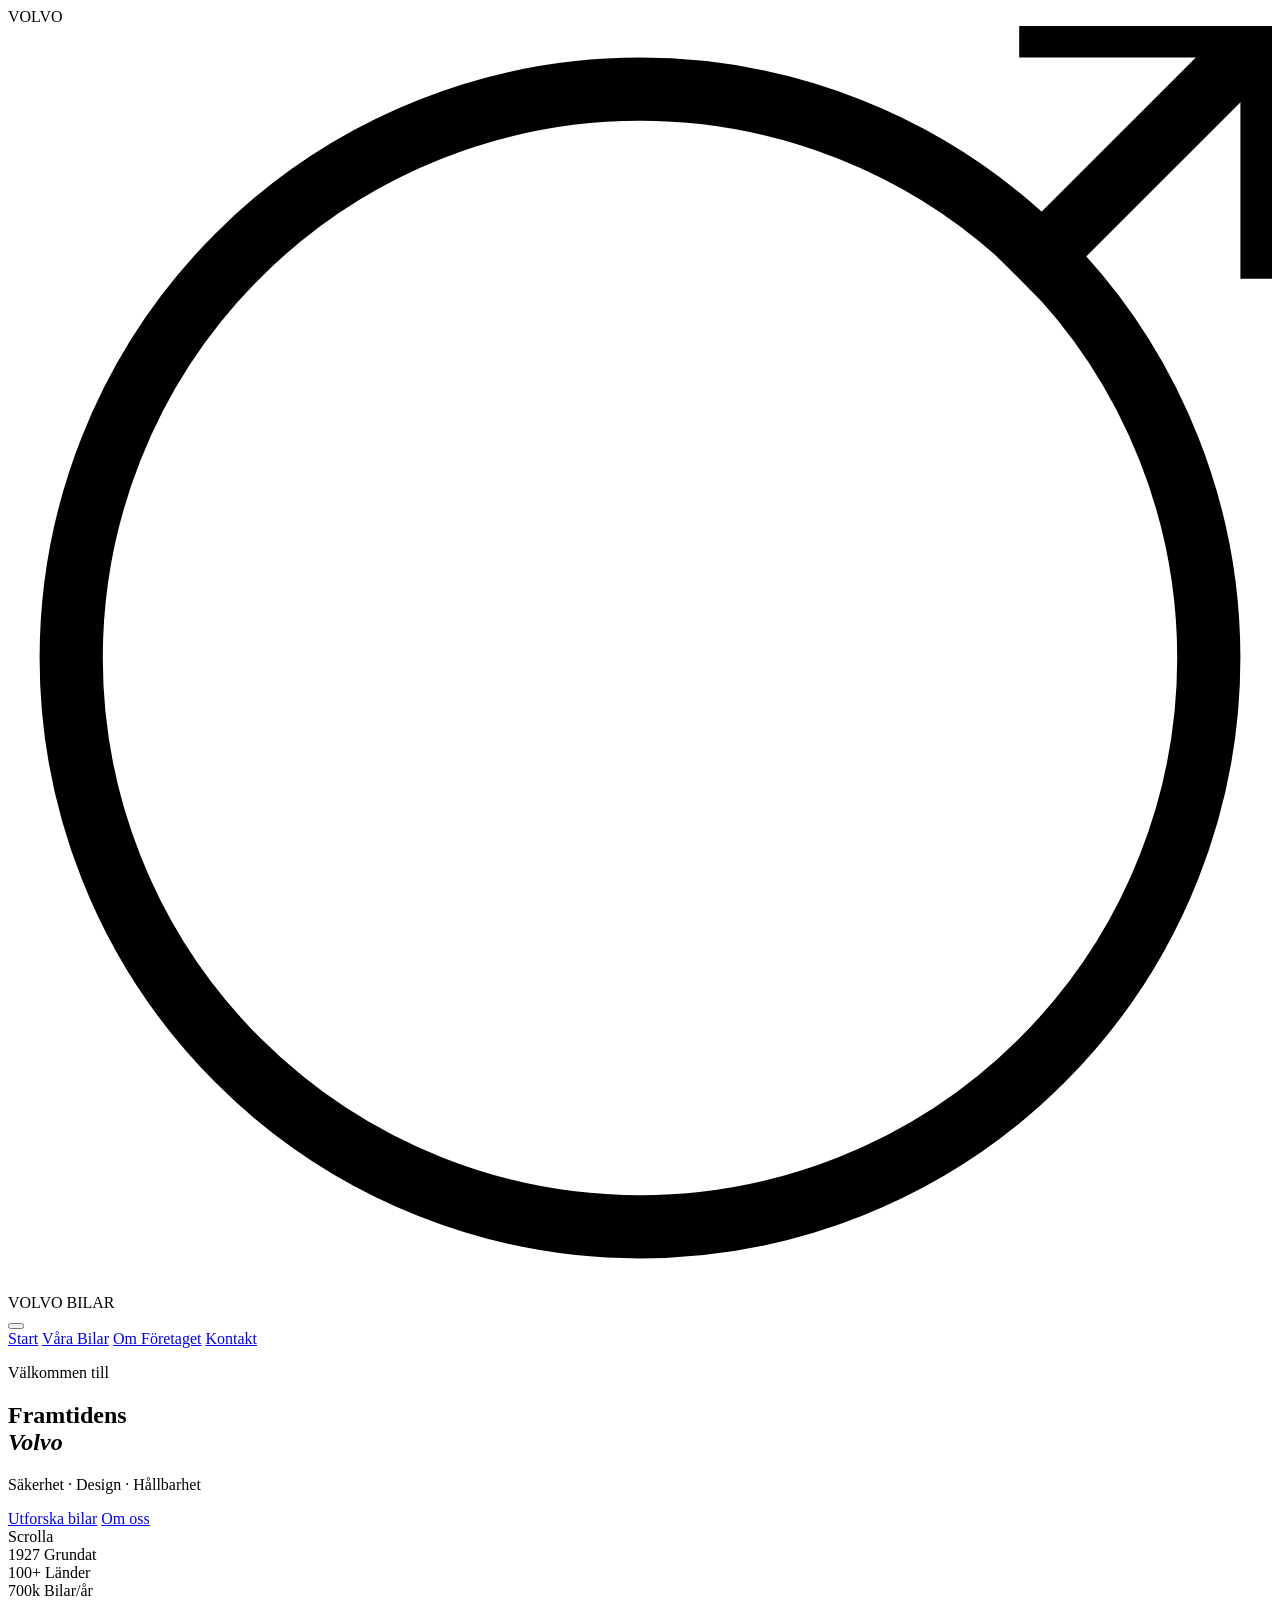
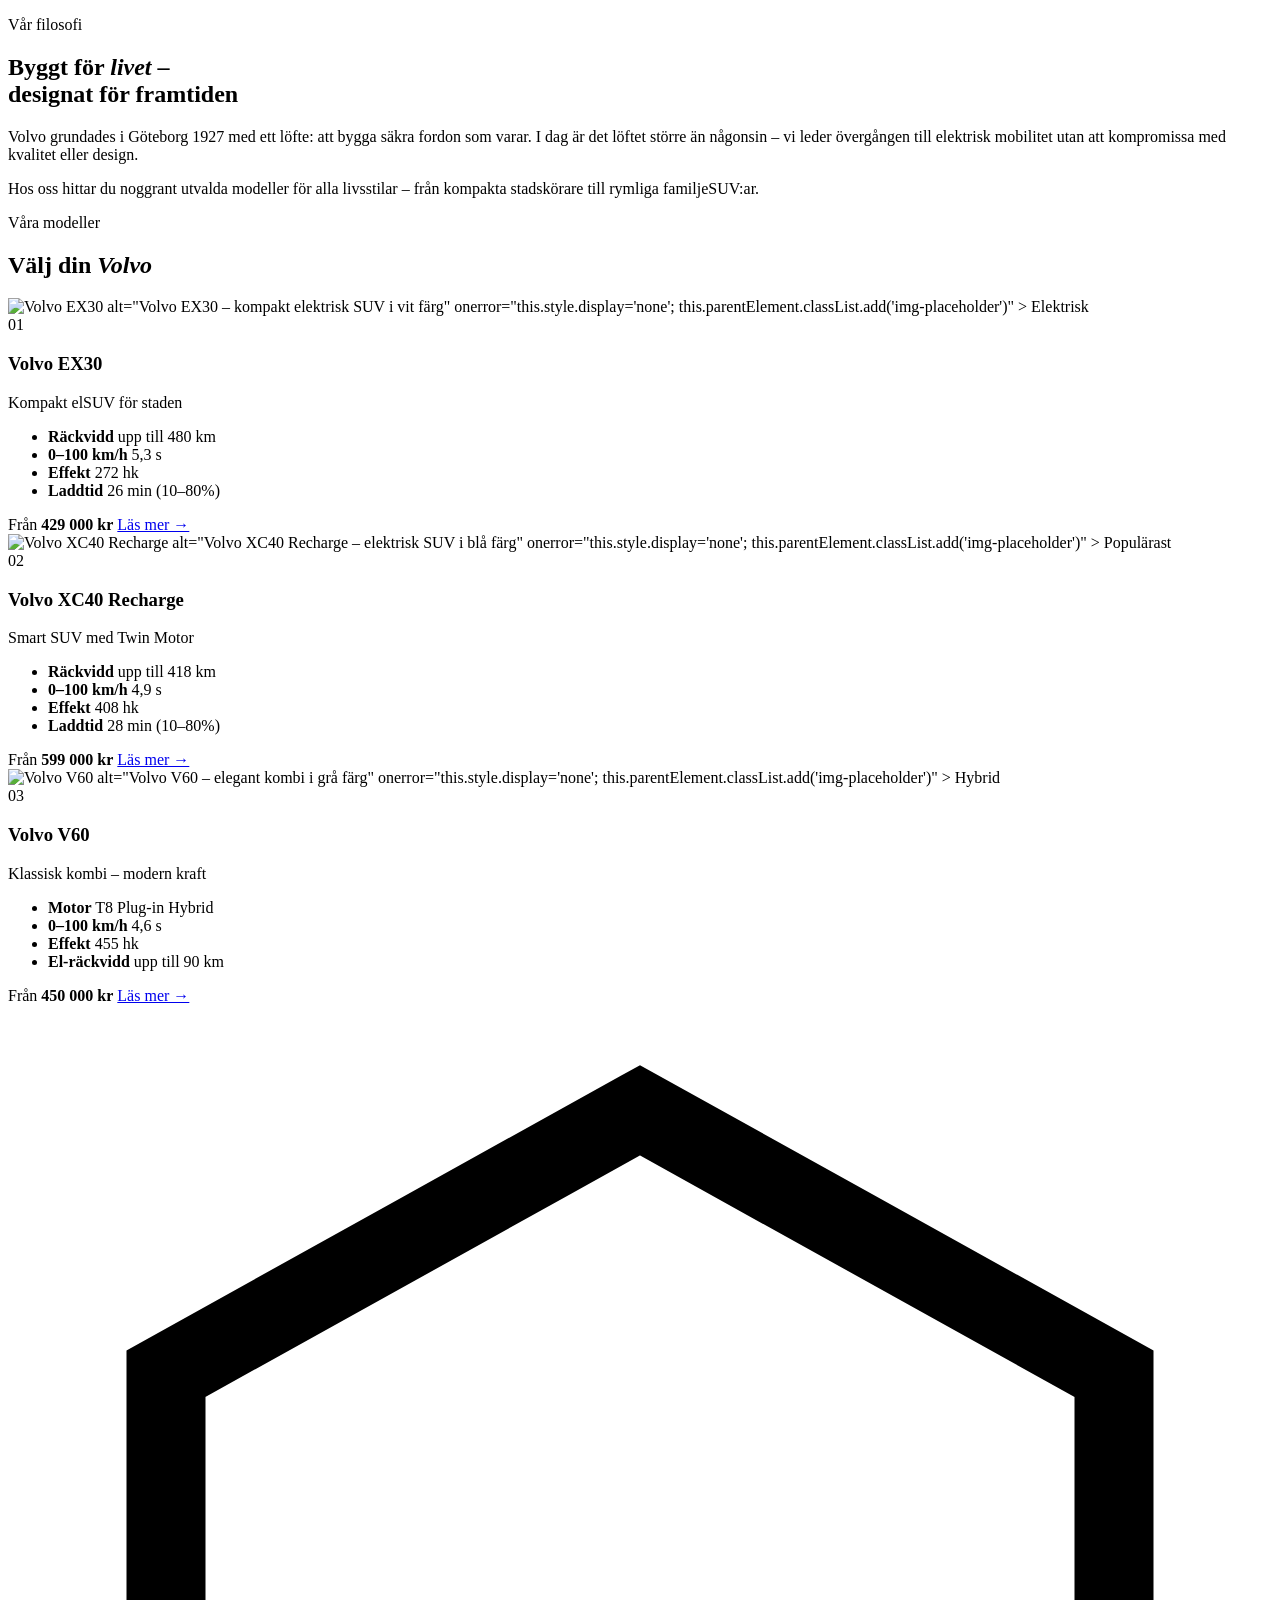
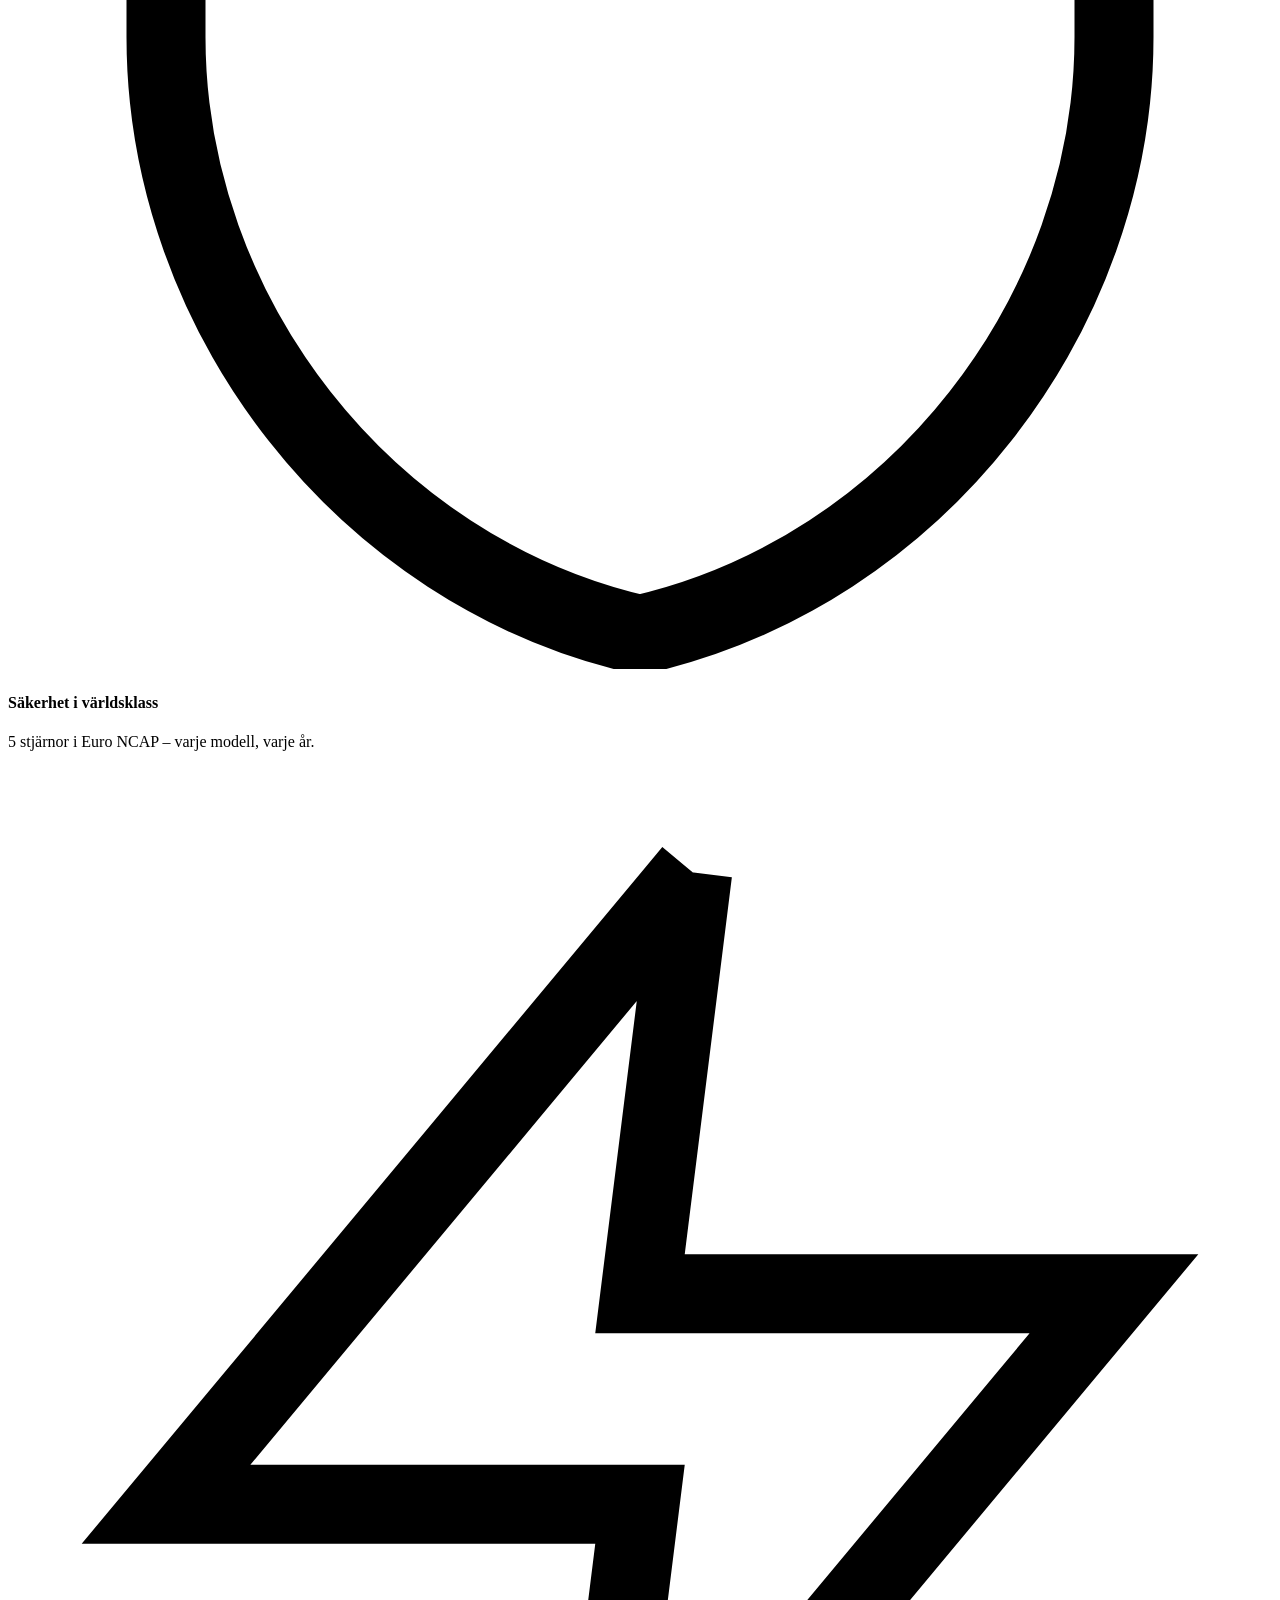
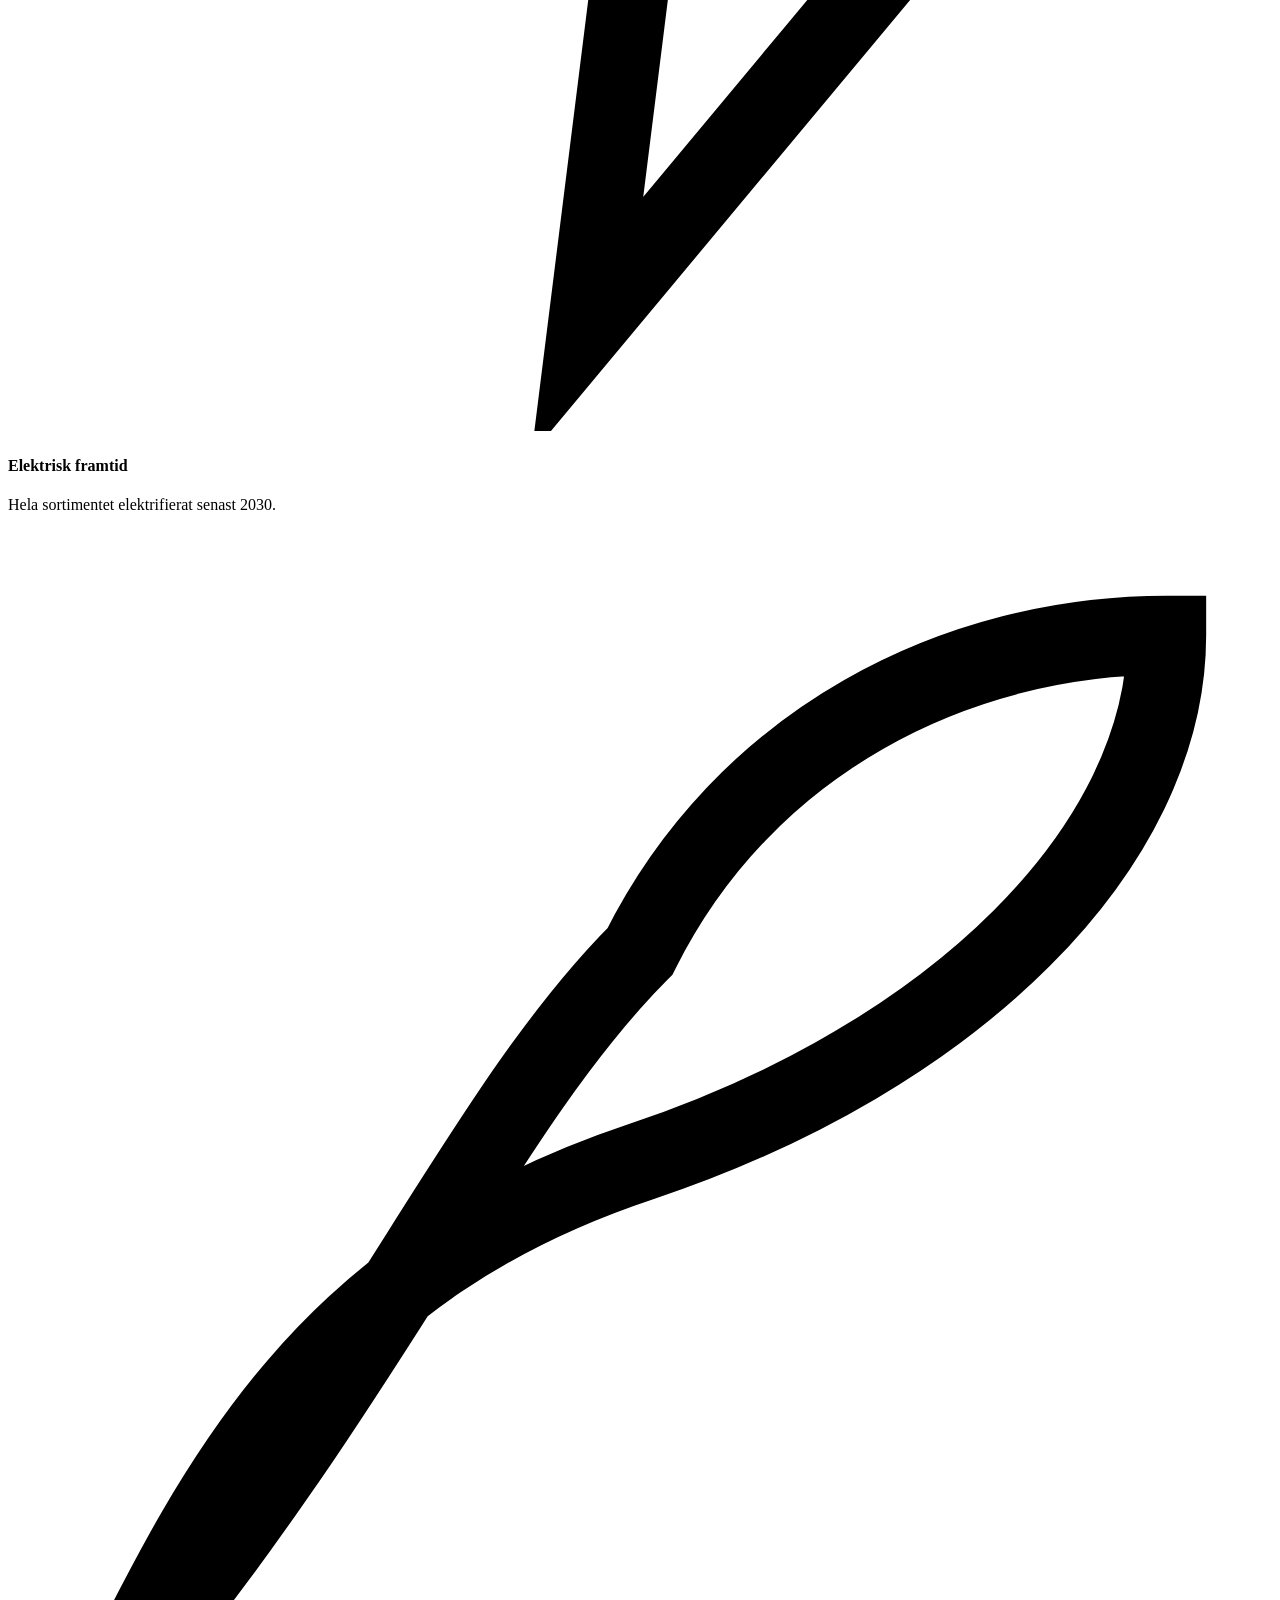
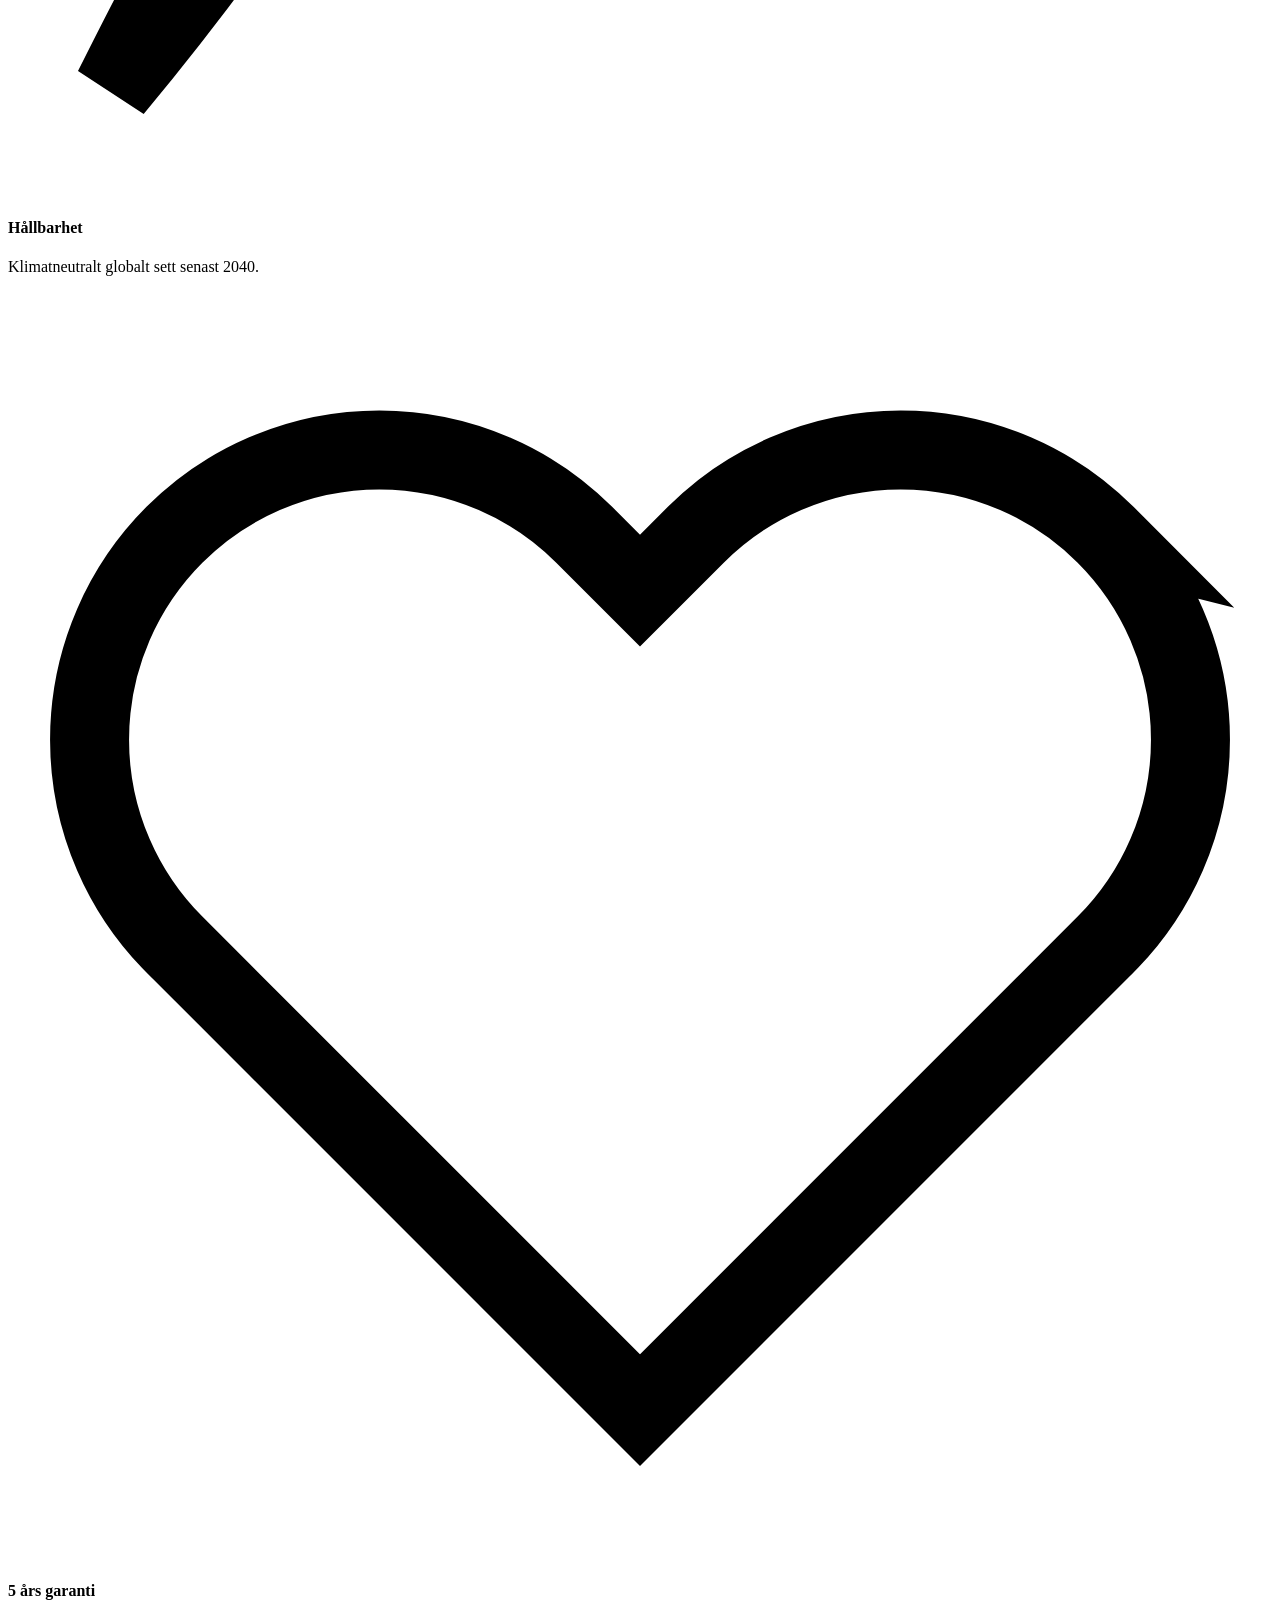
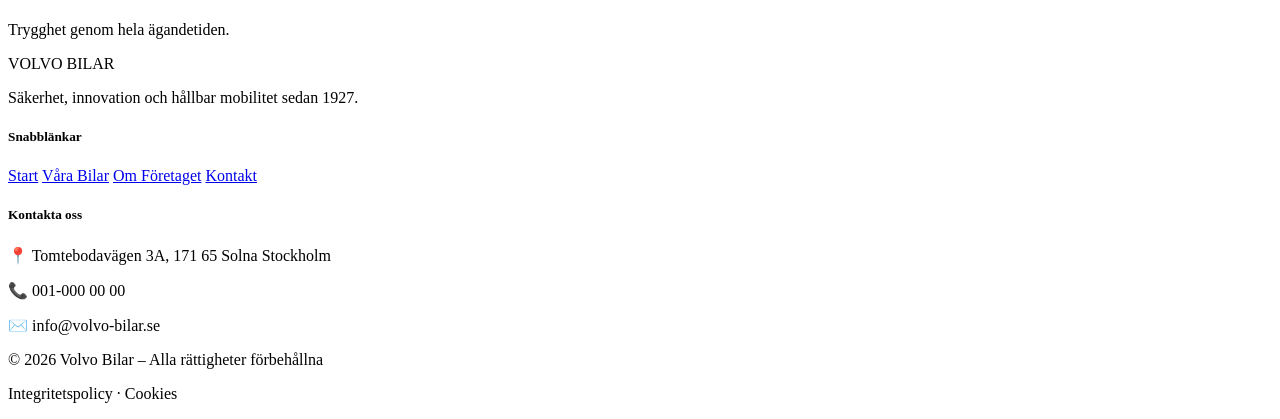
==== index.html @ ca108691 "Create index.html" ====
<!DOCTYPE html>
<html lang="sv">
<head>
    <!-- Teckenkodning och responsiv viewport -->
    <meta charset="UTF-8">
    <meta name="viewport" content="width=device-width, initial-scale=1.0">

    <!-- Sidtitel -->
    <title>Volvo Bilar – Framtidens Fordon</title>

    <!-- Google Fonts – Cormorant Garamond (display) + DM Sans (brödtext) -->
    <link href="https://fonts.googleapis.com/css2?family=Playfair+Display:ital,wght@0,400;0,600;0,700;1,400&family=Jost:wght@300;400;500;600&display=swap" rel="stylesheet">
    <!-- Extern CSS -->
    <link rel="stylesheet" href="style.css">
</head>
<body>

    <!-- =========================
         LADDNINGS-OVERLAY
         ========================= -->
    <div class="loader" id="loader">
        <div class="loader-logo">VOLVO</div>
        <div class="loader-bar"><span></span></div>
    </div>

    <!-- =========================
         HEADER & NAVIGATION
         ========================= -->
    <header class="header" id="header">
        <!-- Logotyp -->
        <div class="logo">
            <!-- SVG-cirkel (Volvos ikoniska ringsymbol) -->
            <svg class="logo-icon" viewBox="0 0 40 40" fill="none" xmlns="http://www.w3.org/2000/svg">
                <circle cx="20" cy="20" r="18" stroke="currentColor" stroke-width="2"/>
                <line x1="32" y1="8" x2="40" y2="0" stroke="currentColor" stroke-width="2"/>
                <line x1="32" y1="0" x2="40" y2="0" stroke="currentColor" stroke-width="2"/>
                <line x1="40" y1="0" x2="40" y2="8" stroke="currentColor" stroke-width="2"/>
            </svg>
            <span>VOLVO BILAR</span>
        </div>

        <!-- Hamburgermeny (mobilknapp) -->
        <button class="menu-toggle" id="menuToggle" aria-label="Öppna meny">
            <span></span><span></span><span></span>
        </button>

        <!-- Navigationslänkar -->
        <nav class="menu" id="mainMenu">
            <a href="index.html" class="active">Start</a>
            <a href="#cars">Våra Bilar</a>
            <a href="om.html">Om Företaget</a>
            <a href="kontakt.html">Kontakt</a>
        </nav>
    </header>

    <!-- =========================
         HERO / STARTSIDA
         ========================= -->
    <section class="hero" id="home">
        <!-- Bakgrundsöverlapp med gradient -->
        <div class="hero-overlay"></div>

        <!-- Dekorativa linjer -->
        <div class="hero-lines">
            <span></span><span></span><span></span>
        </div>

        <!-- Huvudtext -->
        <div class="hero-content">
            <p class="hero-eyebrow">Välkommen till</p>
            <h1 class="hero-title">
                Framtidens<br>
                <em>Volvo</em>
            </h1>
            <p class="hero-sub">Säkerhet · Design · Hållbarhet</p>
            <div class="hero-cta">
                <a href="#cars" class="btn-primary">Utforska bilar</a>
                <a href="om.html" class="btn-ghost">Om oss</a>
            </div>
        </div>

        <!-- Scrollindikator -->
        <div class="scroll-hint">
            <span>Scrolla</span>
            <div class="scroll-line"></div>
        </div>
    </section>

    <!-- =========================
         INTRO / OM VOLVO
         ========================= -->
    <section class="intro" id="about">
        <div class="intro-inner">
            <!-- Vänster: Statistik -->
            <div class="intro-stats">
                <div class="stat">
                    <span class="stat-num">1927</span>
                    <span class="stat-label">Grundat</span>
                </div>
                <div class="stat">
                    <span class="stat-num">100+</span>
                    <span class="stat-label">Länder</span>
                </div>
                <div class="stat">
                    <span class="stat-num">700k</span>
                    <span class="stat-label">Bilar/år</span>
                </div>
            </div>

            <!-- Höger: Text -->
            <div class="intro-text">
                <p class="section-label">Vår filosofi</p>
                <h2>Byggt för <em>livet</em> –<br>designat för framtiden</h2>
                <p>
                    Volvo grundades i Göteborg 1927 med ett löfte: att bygga
                    säkra fordon som varar. I dag är det löftet större än
                    någonsin – vi leder övergången till elektrisk mobilitet
                    utan att kompromissa med kvalitet eller design.
                </p>
                <p>
                    Hos oss hittar du noggrant utvalda modeller för alla
                    livsstilar – från kompakta stadskörare till rymliga familjeSUV:ar.
                </p>
            </div>
        </div>
    </section>

    <!-- =========================
         BILMODELLER
         ========================= -->
    <section class="cars" id="cars">
        <!-- Rubrik -->
        <div class="section-header">
            <p class="section-label">Våra modeller</p>
            <h2>Välj din <em>Volvo</em></h2>
        </div>

        <!-- Kortgalleri med tre bilar -->
        <div class="cars-grid">

            <!-- ---- Bil 1: EX30 ---- -->
            <article class="car-card" data-index="01">
                <!-- Bildplats – byt src mot din bild -->
                <div class="car-img-wrap">
                    <img
                        src="image/volvo-ex30-2024.png"  alt="Volvo EX30" width="500">
                        alt="Volvo EX30 – kompakt elektrisk SUV i vit färg"
                        onerror="this.style.display='none'; this.parentElement.classList.add('img-placeholder')"
                    >
                    <!-- Etikett -->
                    <span class="car-badge">Elektrisk</span>
                </div>

                <div class="car-info">
                    <span class="car-num">01</span>
                    <h3>Volvo EX30</h3>
                    <p class="car-tagline">Kompakt elSUV för staden</p>
                    <ul class="car-specs">
                        <li><strong>Räckvidd</strong> upp till 480 km</li>
                        <li><strong>0–100 km/h</strong> 5,3 s</li>
                        <li><strong>Effekt</strong> 272 hk</li>
                        <li><strong>Laddtid</strong> 26 min (10–80%)</li>
                    </ul>
                    <div class="car-footer">
                        <span class="price">Från <strong>429 000 kr</strong></span>
                        <a href="ex30.html" class="btn-card">Läs mer →</a>
                    </div>
                </div>
            </article>

            <!-- ---- Bil 2: XC40 Recharge ---- -->
            <article class="car-card featured" data-index="02">
                <div class="car-img-wrap">
                    <img
                        src="image/2026-volvo-xc40-pr-102-68a60b38765a7.png" alt="Volvo XC40 Recharge" width="500">
                        alt="Volvo XC40 Recharge – elektrisk SUV i blå färg"
                        onerror="this.style.display='none'; this.parentElement.classList.add('img-placeholder')"
                    >
                    <span class="car-badge popular">Populärast</span>
                </div>

                <div class="car-info">
                    <span class="car-num">02</span>
                    <h3>Volvo XC40 Recharge</h3>
                    <p class="car-tagline">Smart SUV med Twin Motor</p>
                    <ul class="car-specs">
                        <li><strong>Räckvidd</strong> upp till 418 km</li>
                        <li><strong>0–100 km/h</strong> 4,9 s</li>
                        <li><strong>Effekt</strong> 408 hk</li>
                        <li><strong>Laddtid</strong> 28 min (10–80%)</li>
                    </ul>
                    <div class="car-footer">
                        <span class="price">Från <strong>599 000 kr</strong></span>
                        <a href="xc40.html" class="btn-card">Läs mer →</a>
                    </div>
                </div>
            </article>

            <!-- ---- Bil 3: V60 ---- -->
            <article class="car-card" data-index="03">
                <div class="car-img-wrap">
                    <img
                        src="image/309343_Volvo_V60_Recharge_Plug-in_Hybrid_T6_Ultimate.png" alt="Volvo V60" width="500">
                        alt="Volvo V60 – elegant kombi i grå färg"
                        onerror="this.style.display='none'; this.parentElement.classList.add('img-placeholder')"
                    >
                    <span class="car-badge">Hybrid</span>
                </div>

                <div class="car-info">
                    <span class="car-num">03</span>
                    <h3>Volvo V60</h3>
                    <p class="car-tagline">Klassisk kombi – modern kraft</p>
                    <ul class="car-specs">
                        <li><strong>Motor</strong> T8 Plug-in Hybrid</li>
                        <li><strong>0–100 km/h</strong> 4,6 s</li>
                        <li><strong>Effekt</strong> 455 hk</li>
                        <li><strong>El-räckvidd</strong> upp till 90 km</li>
                    </ul>
                    <div class="car-footer">
                        <span class="price">Från <strong>450 000 kr</strong></span>
                        <a href="v60.html" class="btn-card">Läs mer →</a>
                    </div>
                </div>
            </article>

        </div><!-- /cars-grid -->
    </section>

    <!-- =========================
         USP-BÄLTE (fördelar)
         ========================= -->
    <section class="usp">
        <div class="usp-grid">
            <div class="usp-item">
                <!-- Ikon: sköld -->
                <svg viewBox="0 0 24 24" fill="none" stroke="currentColor" stroke-width="1.5">
                    <path d="M12 2L3 7v5c0 5.25 3.75 10.15 9 11.35C17.25 22.15 21 17.25 21 12V7L12 2z"/>
                </svg>
                <h4>Säkerhet i världsklass</h4>
                <p>5 stjärnor i Euro NCAP – varje modell, varje år.</p>
            </div>
            <div class="usp-item">
                <!-- Ikon: blixt (el) -->
                <svg viewBox="0 0 24 24" fill="none" stroke="currentColor" stroke-width="1.5">
                    <polyline points="13 2 3 14 12 14 11 22 21 10 12 10 13 2"/>
                </svg>
                <h4>Elektrisk framtid</h4>
                <p>Hela sortimentet elektrifierat senast 2030.</p>
            </div>
            <div class="usp-item">
                <!-- Ikon: blad (miljö) -->
                <svg viewBox="0 0 24 24" fill="none" stroke="currentColor" stroke-width="1.5">
                    <path d="M2 22c2-4 4-8 10-10C18 10 22 6 22 2c-4 0-8 2-10 6C9 11 7 16 2 22z"/>
                </svg>
                <h4>Hållbarhet</h4>
                <p>Klimatneutralt globalt sett senast 2040.</p>
            </div>
            <div class="usp-item">
                <!-- Ikon: hjärta (service) -->
                <svg viewBox="0 0 24 24" fill="none" stroke="currentColor" stroke-width="1.5">
                    <path d="M20.84 4.61a5.5 5.5 0 0 0-7.78 0L12 5.67l-1.06-1.06a5.5 5.5 0 0 0-7.78 7.78l1.06 1.06L12 21.23l7.78-7.78 1.06-1.06a5.5 5.5 0 0 0 0-7.78z"/>
                </svg>
                <h4>5 års garanti</h4>
                <p>Trygghet genom hela ägandetiden.</p>
            </div>
        </div>
    </section>

    <!-- =========================
         FOOTER
         ========================= -->
    <footer class="footer">
        <div class="footer-inner">
            <!-- Kolumn 1: Logotyp -->
            <div class="footer-brand">
                <span class="footer-logo">VOLVO BILAR</span>
                <p>Säkerhet, innovation och hållbar mobilitet sedan 1927.</p>
            </div>

            <!-- Kolumn 2: Snabblänkar -->
            <div class="footer-links">
                <h5>Snabblänkar</h5>
                <a href="index.html">Start</a>
                <a href="#cars">Våra Bilar</a>
                <a href="om.html">Om Företaget</a>
                <a href="kontakt.html">Kontakt</a>
            </div>

            <!-- Kolumn 3: Kontakt -->
            <div class="footer-contact">
                <h5>Kontakta oss</h5>
                <p>📍 Tomtebodavägen 3A, 171 65 Solna Stockholm</p>
                <p>📞 001-000 00 00</p>
                <p>✉️ info@volvo-bilar.se</p>
            </div>
        </div>

        <!-- Nedre rad -->
        <div class="footer-bottom">
            <p>© 2026 Volvo Bilar – Alla rättigheter förbehållna</p>
            <p>Integritetspolicy · Cookies</p>
        </div>
    </footer>

    <!-- Länk till JavaScript -->
    <script src="script.js"></script>

</body>
</html>
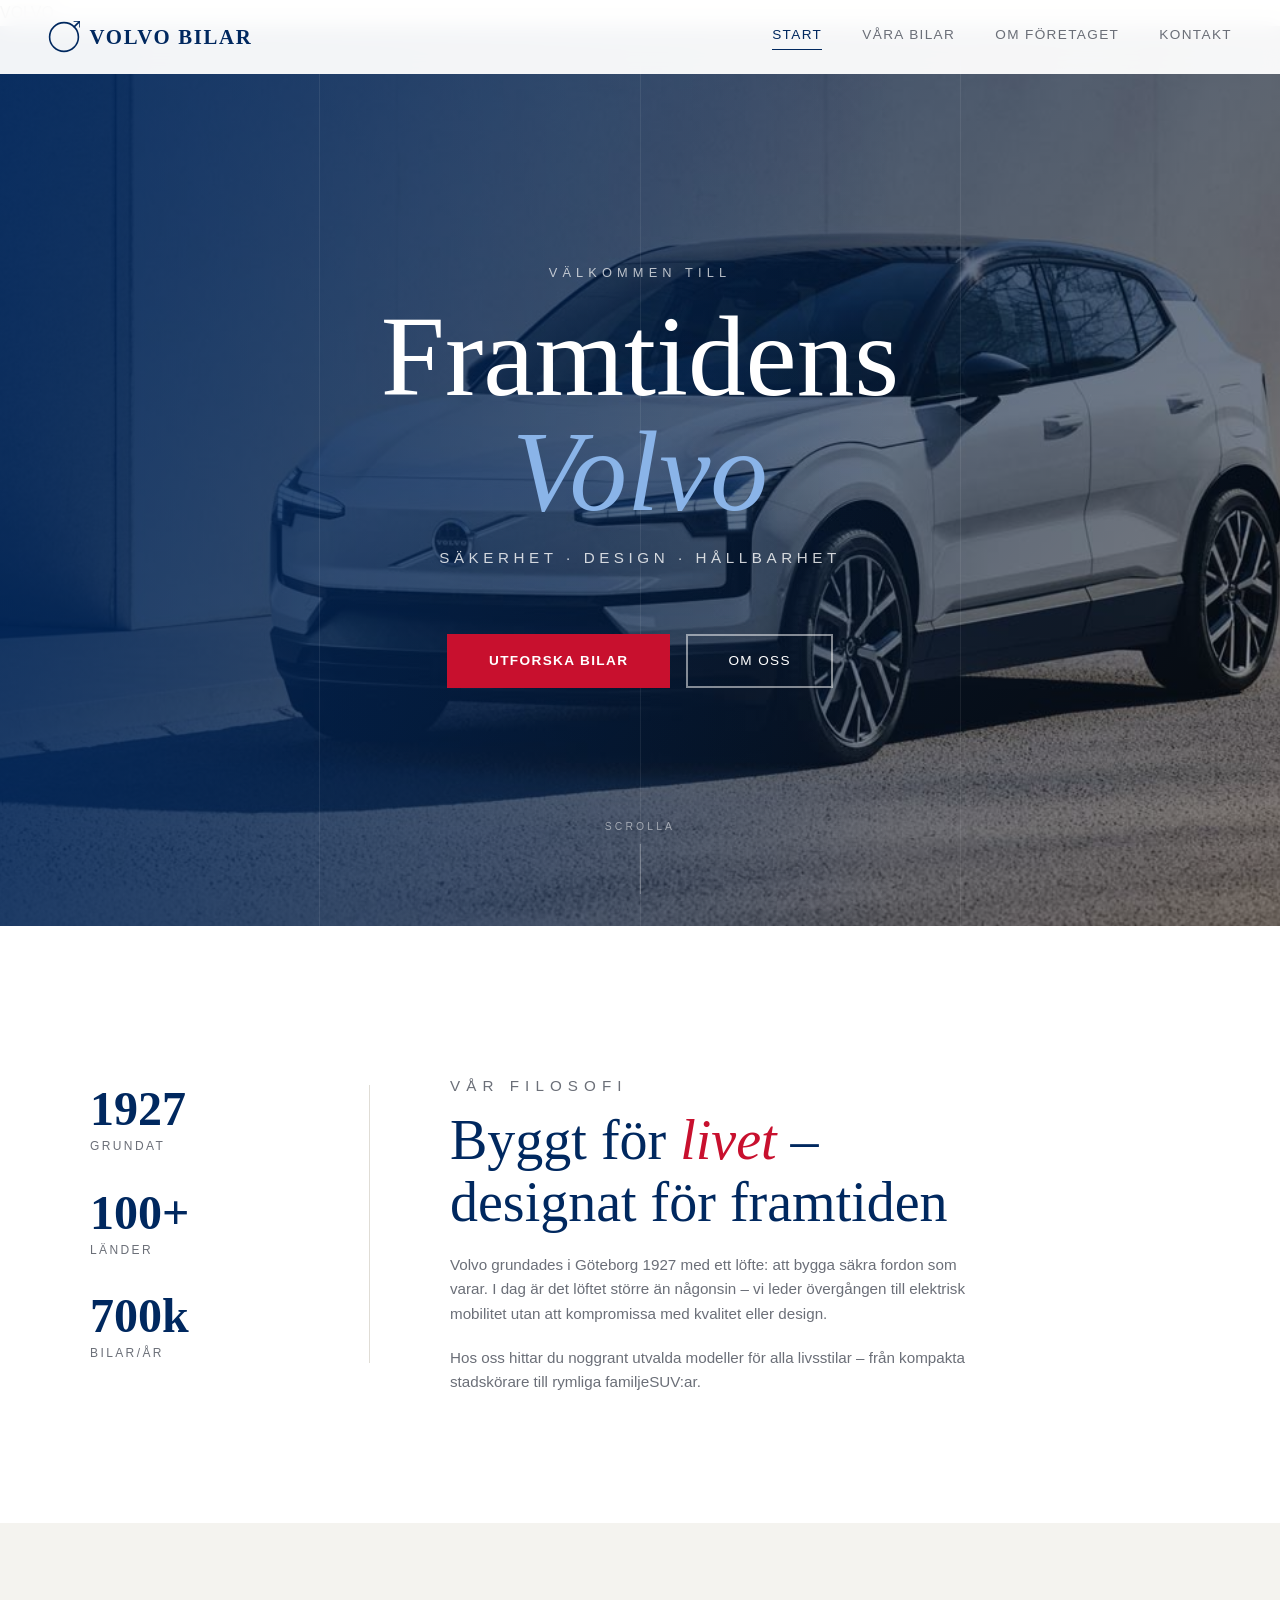
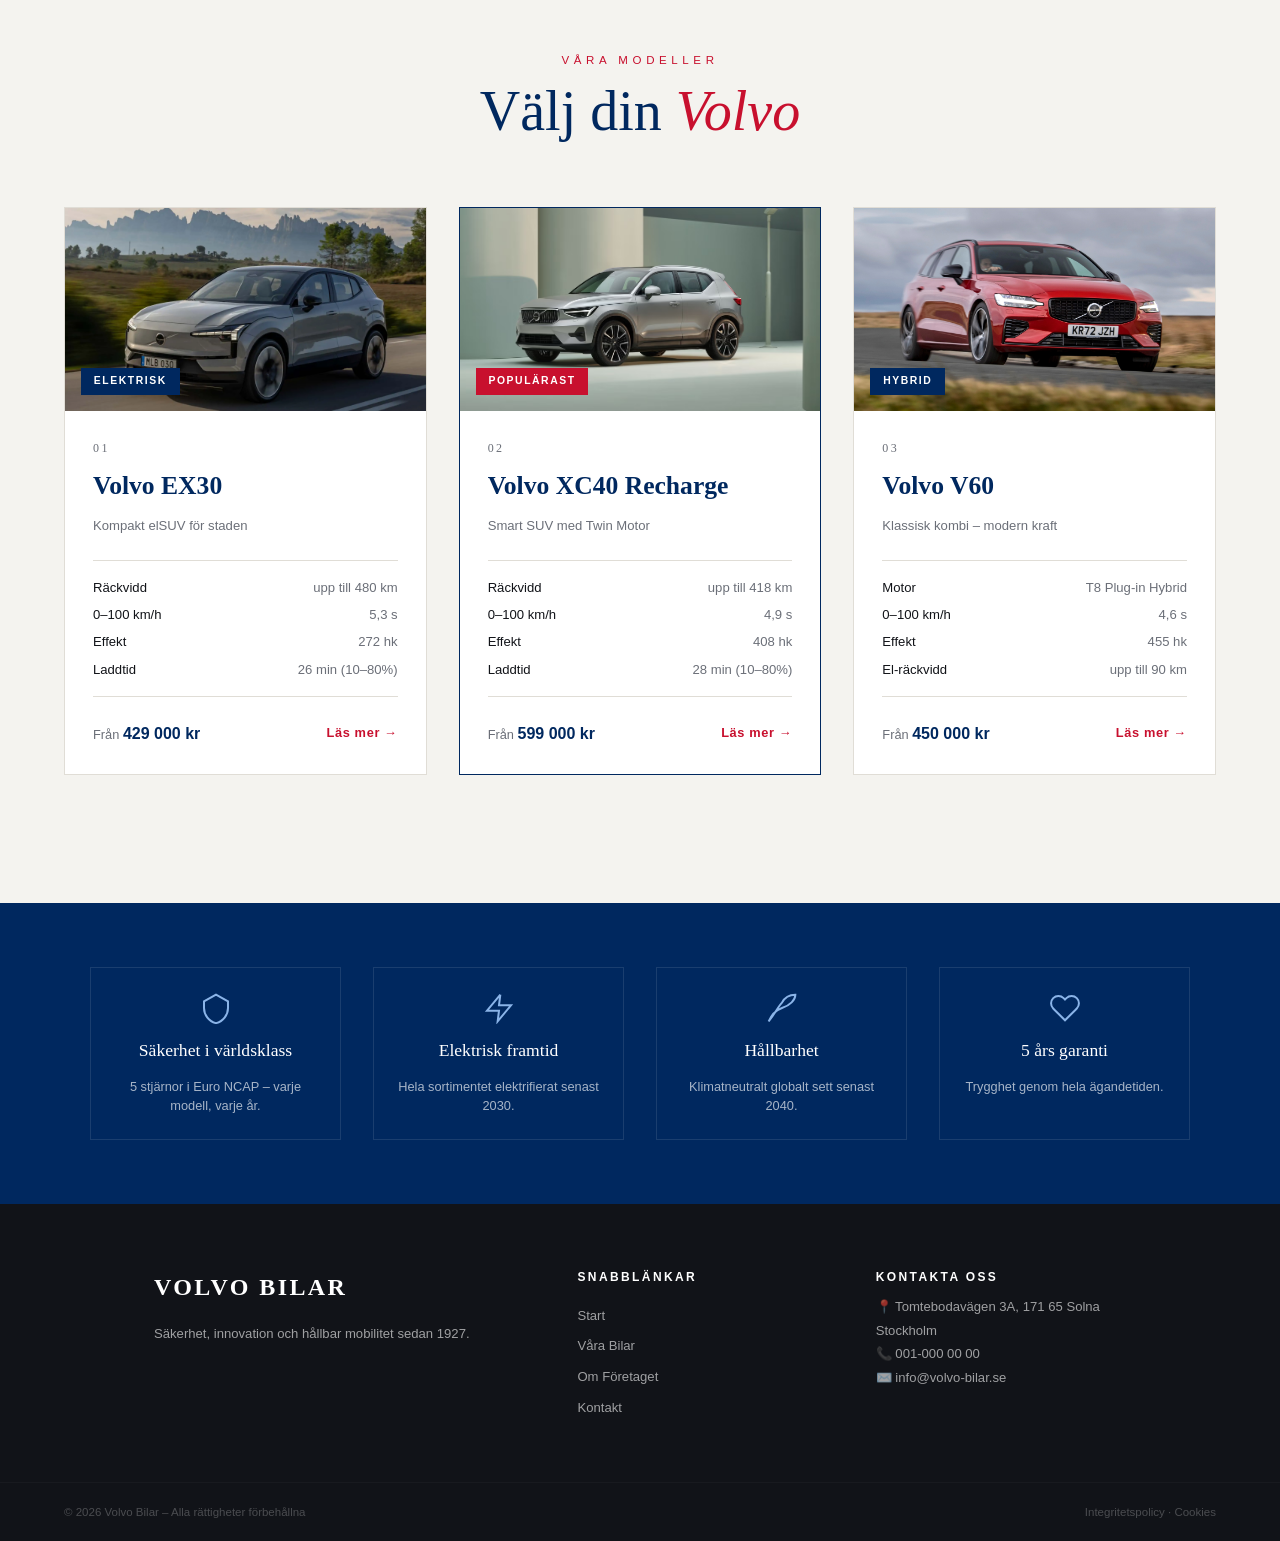
==== commit b020c8f2: "Update index.html" ====
--- a/index.html
+++ b/index.html
@@ -143,7 +143,7 @@
                 <!-- Bildplats – byt src mot din bild -->
                 <div class="car-img-wrap">
                     <img
-                        src="image/volvo-ex30-2024.png"  alt="Volvo EX30" width="500">
+                        src="volvo-ex30-2024.png"  alt="Volvo EX30" width="500">
                         alt="Volvo EX30 – kompakt elektrisk SUV i vit färg"
                         onerror="this.style.display='none'; this.parentElement.classList.add('img-placeholder')"
                     >
@@ -172,7 +172,7 @@
             <article class="car-card featured" data-index="02">
                 <div class="car-img-wrap">
                     <img
-                        src="image/2026-volvo-xc40-pr-102-68a60b38765a7.png" alt="Volvo XC40 Recharge" width="500">
+                        src="2026-volvo-xc40-pr-102-68a60b38765a7.png" alt="Volvo XC40 Recharge" width="500">
                         alt="Volvo XC40 Recharge – elektrisk SUV i blå färg"
                         onerror="this.style.display='none'; this.parentElement.classList.add('img-placeholder')"
                     >
@@ -200,7 +200,7 @@
             <article class="car-card" data-index="03">
                 <div class="car-img-wrap">
                     <img
-                        src="image/309343_Volvo_V60_Recharge_Plug-in_Hybrid_T6_Ultimate.png" alt="Volvo V60" width="500">
+                        src="309343_Volvo_V60_Recharge_Plug-in_Hybrid_T6_Ultimate.png" alt="Volvo V60" width="500">
                         alt="Volvo V60 – elegant kombi i grå färg"
                         onerror="this.style.display='none'; this.parentElement.classList.add('img-placeholder')"
                     >
--- a/style.css
+++ b/style.css
@@ -0,0 +1,805 @@
+/* ==========================================
+   VOLVO BILAR – STYLESHEET
+   Fil: style.css
+   Beskrivning: Stilar för hela webbplatsen
+   ========================================== */
+
+/* ------------------------------------------
+   1. CSS-VARIABLER (Custom Properties)
+   ------------------------------------------ */
+   :root {
+    /* Färger – Volvos officiella palett */
+    --clr-navy:    #00285f;   /* Volvo-blå */
+    --clr-red:     #c8102e;   /* Volvo-röd */
+    --clr-light:   #f4f3ef;   /* Kremvit bakgrund */
+    --clr-white:   #ffffff;
+    --clr-dark:    #111318;
+    --clr-gray:    #6b6f78;
+    --clr-border:  #e0ddd6;
+
+    /* Typografi */
+    --font-display: 'Cormorant Garamond', Georgia, serif;
+    --font-body:    'DM Sans', sans-serif;
+
+    /* Avstånd */
+    --space-xs:  0.5rem;
+    --space-sm:  1rem;
+    --space-md:  2rem;
+    --space-lg:  4rem;
+    --space-xl:  8rem;
+
+    /* Animationstider */
+    --ease: cubic-bezier(0.25, 0.46, 0.45, 0.94);
+    --dur: 0.4s;
+}
+
+/* ------------------------------------------
+   2. ÅTERSTÄLLNING & GRUNDSTIL
+   ------------------------------------------ */
+*, *::before, *::after {
+    box-sizing: border-box; /* Alla mått inkluderar padding */
+    margin: 0;
+    padding: 0;
+}
+
+html {
+    scroll-behavior: smooth; /* Mjuk scroll vid ankarlänkar */
+    font-size: 16px;
+}
+
+body {
+    font-family: var(--font-body);
+    background-color: var(--clr-light);
+    color: var(--clr-dark);
+    line-height: 1.6;
+    overflow-x: hidden; /* Förhindrar horisontell scroll */
+}
+
+img {
+    display: block;
+    max-width: 100%;
+    height: auto;
+}
+
+a {
+    color: inherit;
+    text-decoration: none;
+}
+
+
+
+/* ------------------------------------------
+   4. HEADER & NAVIGATION
+   ------------------------------------------ */
+.header {
+    position: fixed;             /* Stannar kvar vid scroll */
+    top: 0;
+    left: 0;
+    right: 0;
+    z-index: 1000;
+    display: flex;
+    align-items: center;
+    justify-content: space-between;
+    padding: 1.25rem 3rem;
+    background: rgba(255,255,255,0.95);
+    backdrop-filter: blur(10px);  /* Frostat glas-effekt */
+    border-bottom: 1px solid transparent;
+    transition: border-color var(--dur), box-shadow var(--dur);
+}
+
+/* Skugga dyker upp efter scroll (hanteras av JS) */
+.header.scrolled {
+    border-color: var(--clr-border);
+    box-shadow: 0 4px 30px rgba(0,0,0,0.08);
+}
+
+/* Logotyp */
+.logo {
+    display: flex;
+    align-items: center;
+    gap: 0.6rem;
+    font-family: var(--font-display);
+    font-size: 1.3rem;
+    font-weight: 600;
+    color: var(--clr-navy);
+    letter-spacing: 0.08em;
+}
+
+.logo-icon {
+    width: 32px;
+    height: 32px;
+    color: var(--clr-navy);
+    flex-shrink: 0;
+}
+
+/* Navigationslänkar */
+.menu {
+    display: flex;
+    gap: 2.5rem;
+}
+
+.menu a {
+    font-size: 0.85rem;
+    font-weight: 500;
+    letter-spacing: 0.1em;
+    text-transform: uppercase;
+    color: var(--clr-gray);
+    position: relative;
+    padding-bottom: 4px;
+    transition: color var(--dur);
+}
+
+/* Understrykning via ::after */
+.menu a::after {
+    content: '';
+    position: absolute;
+    bottom: 0;
+    left: 0;
+    width: 0;
+    height: 1px;
+    background: var(--clr-navy);
+    transition: width var(--dur) var(--ease);
+}
+
+.menu a:hover,
+.menu a.active {
+    color: var(--clr-navy);
+}
+
+.menu a:hover::after,
+.menu a.active::after {
+    width: 100%; /* Understrykning glider fram */
+}
+
+/* Hamburgermeny (dold på desktop) */
+.menu-toggle {
+    display: none;
+    flex-direction: column;
+    gap: 5px;
+    background: none;
+    border: none;
+    cursor: pointer;
+    padding: 4px;
+}
+
+.menu-toggle span {
+    display: block;
+    width: 24px;
+    height: 2px;
+    background: var(--clr-navy);
+    transition: transform var(--dur), opacity var(--dur);
+}
+
+/* ------------------------------------------
+   5. HERO
+   ------------------------------------------ */
+.hero {
+    position: relative;
+    height: 100vh;
+    min-height: 600px;
+    background:
+        linear-gradient(135deg, rgba(0,40,95,0.85) 0%, rgba(0,0,0,0.4) 100%),
+        url('volvo-ex30-2027.png') center/cover no-repeat;
+    
+    display: flex;
+    align-items: center;
+    justify-content: center;
+    overflow: hidden;
+}
+
+/* Mörkare överlapp för textläsbarhet */
+.hero-overlay {
+    position: absolute;
+    inset: 0;
+    background: linear-gradient(to right, rgba(0,40,95,0.6) 0%, transparent 70%);
+}
+
+/* Dekorativa vertikala linjer */
+.hero-lines {
+    position: absolute;
+    inset: 0;
+    display: flex;
+    justify-content: space-evenly;
+    pointer-events: none;
+    opacity: 0.08;
+}
+
+.hero-lines span {
+    display: block;
+    width: 1px;
+    background: white;
+}
+
+/* Innehåll */
+.hero-content {
+    position: relative;
+    z-index: 2;
+    text-align: center;
+    color: white;
+    padding: 2rem;
+    animation: heroFadeIn 1.2s var(--ease) 1.6s both; /* Fördröjd inkomst */
+}
+
+@keyframes heroFadeIn {
+    from { opacity: 0; transform: translateY(30px); }
+    to   { opacity: 1; transform: translateY(0); }
+}
+
+.hero-eyebrow {
+    font-size: 0.8rem;
+    letter-spacing: 0.4em;
+    text-transform: uppercase;
+    opacity: 0.7;
+    margin-bottom: var(--space-sm);
+}
+
+.hero-title {
+    font-family: var(--font-display);
+    font-size: clamp(3.5rem, 9vw, 8rem); /* Flytande textstorlek */
+    font-weight: 300;
+    line-height: 1;
+    margin-bottom: var(--space-sm);
+}
+
+.hero-title em {
+    font-style: italic;
+    color: #8ab4e8; /* Ljus blå accent */
+}
+
+.hero-sub {
+    font-size: 0.95rem;
+    letter-spacing: 0.3em;
+    text-transform: uppercase;
+    opacity: 0.8;
+    margin-bottom: var(--space-lg);
+}
+
+/* CTA-knappar */
+.hero-cta {
+    display: flex;
+    gap: 1rem;
+    justify-content: center;
+    flex-wrap: wrap;
+}
+
+.btn-primary {
+    display: inline-block;
+    padding: 0.9rem 2.5rem;
+    background: var(--clr-red);
+    color: white;
+    font-size: 0.85rem;
+    font-weight: 600;
+    letter-spacing: 0.1em;
+    text-transform: uppercase;
+    border: 2px solid var(--clr-red);
+    transition: background var(--dur), transform var(--dur);
+}
+
+.btn-primary:hover {
+    background: transparent;
+    transform: translateY(-2px);
+}
+
+.btn-ghost {
+    display: inline-block;
+    padding: 0.9rem 2.5rem;
+    background: transparent;
+    color: white;
+    font-size: 0.85rem;
+    font-weight: 500;
+    letter-spacing: 0.1em;
+    text-transform: uppercase;
+    border: 2px solid rgba(255,255,255,0.5);
+    transition: border-color var(--dur), transform var(--dur);
+}
+
+.btn-ghost:hover {
+    border-color: white;
+    transform: translateY(-2px);
+}
+
+/* Scrollindikator */
+.scroll-hint {
+    position: absolute;
+    bottom: 2rem;
+    left: 50%;
+    transform: translateX(-50%);
+    display: flex;
+    flex-direction: column;
+    align-items: center;
+    gap: 0.5rem;
+    color: rgba(255,255,255,0.5);
+    font-size: 0.65rem;
+    letter-spacing: 0.3em;
+    text-transform: uppercase;
+    z-index: 2;
+}
+
+.scroll-line {
+    width: 1px;
+    height: 50px;
+    background: rgba(255,255,255,0.3);
+    position: relative;
+    overflow: hidden;
+}
+
+.scroll-line::after {
+    content: '';
+    position: absolute;
+    top: -100%;
+    width: 100%;
+    height: 100%;
+    background: white;
+    animation: scrollAnim 2s ease-in-out infinite;
+}
+
+@keyframes scrollAnim {
+    0%   { top: -100%; }
+    100% { top: 200%; }
+}
+
+/* ------------------------------------------
+   6. DELADE STILAR (rubriker, labels)
+   ------------------------------------------ */
+.section-label {
+    font-size: 0.72rem;
+    letter-spacing: 0.4em;
+    text-transform: uppercase;
+    color: var(--clr-red);
+    margin-bottom: 0.75rem;
+}
+
+h2 {
+    font-family: var(--font-display);
+    font-size: clamp(2rem, 5vw, 3.5rem);
+    font-weight: 300;
+    line-height: 1.1;
+    color: var(--clr-navy);
+}
+
+h2 em {
+    font-style: italic;
+    color: var(--clr-red);
+}
+
+/* ------------------------------------------
+   7. INTRO-SEKTION
+   ------------------------------------------ */
+.intro {
+    padding: var(--space-xl) var(--space-lg);
+    background: var(--clr-white);
+}
+
+.intro-inner {
+    max-width: 1100px;
+    margin: 0 auto;
+    display: grid;
+    grid-template-columns: 280px 1fr; /* Fast vänsterkolumn */
+    gap: 5rem;
+    align-items: center;
+}
+
+/* Statistikblock */
+.intro-stats {
+    display: flex;
+    flex-direction: column;
+    gap: var(--space-md);
+    padding-right: 3rem;
+    border-right: 1px solid var(--clr-border);
+}
+
+.stat {
+    display: flex;
+    flex-direction: column;
+}
+
+.stat-num {
+    font-family: var(--font-display);
+    font-size: 3rem;
+    font-weight: 600;
+    color: var(--clr-navy);
+    line-height: 1;
+}
+
+.stat-label {
+    font-size: 0.75rem;
+    letter-spacing: 0.2em;
+    text-transform: uppercase;
+    color: var(--clr-gray);
+    margin-top: 0.25rem;
+}
+
+/* Textkolumn */
+.intro-text p {
+    color: var(--clr-gray);
+    margin-top: 1.25rem;
+    max-width: 520px;
+    font-size: 0.95rem;
+}
+
+/* ------------------------------------------
+   8. BILSEKTIONEN
+   ------------------------------------------ */
+.cars {
+    padding: var(--space-xl) var(--space-lg);
+    background: var(--clr-light);
+}
+
+.section-header {
+    text-align: center;
+    margin-bottom: 4rem;
+}
+
+/* Kortgalleri – tre kolumner */
+.cars-grid {
+    max-width: 1200px;
+    margin: 0 auto;
+    display: grid;
+    grid-template-columns: repeat(3, 1fr);
+    gap: 2rem;
+}
+
+/* Enskilt bilkort */
+.car-card {
+    background: var(--clr-white);
+    display: flex;
+    flex-direction: column;
+    border: 1px solid var(--clr-border);
+    transition: transform var(--dur) var(--ease), box-shadow var(--dur);
+    position: relative;
+    overflow: hidden;
+}
+
+.car-card:hover {
+    transform: translateY(-8px); /* Lyfter kortet vid hover */
+    box-shadow: 0 20px 60px rgba(0,40,95,0.15);
+}
+
+/* Framhävt (populärast) kort */
+.car-card.featured {
+    border-color: var(--clr-navy);
+}
+
+.car-card.featured::before {
+    content: '';
+    position: absolute;
+    top: 0;
+    left: 0;
+    right: 0;
+    height: 3px;
+    background: var(--clr-navy);
+}
+
+/* Bildwrapper */
+.car-img-wrap {
+    position: relative;
+    aspect-ratio: 16/9;
+    background: #d8dde6;
+    overflow: hidden;
+}
+
+.car-img-wrap img {
+    width: 100%;
+    height: 100%;
+    object-fit: cover;          /* Bilden fyller utan förvrängning */
+    transition: transform 0.6s var(--ease);
+}
+
+.car-card:hover .car-img-wrap img {
+    transform: scale(1.05); /* Mjuk zoom vid hover */
+}
+
+/* Platshållare om bild saknas */
+.car-img-wrap.img-placeholder {
+    display: flex;
+    align-items: center;
+    justify-content: center;
+}
+
+.car-img-wrap.img-placeholder::after {
+    content: 'Bild ej tillgänglig';
+    font-size: 0.75rem;
+    color: var(--clr-gray);
+    letter-spacing: 0.1em;
+}
+
+/* Etikett (badge) */
+.car-badge {
+    position: absolute;
+    bottom: 1rem;
+    left: 1rem;
+    padding: 0.3rem 0.8rem;
+    background: var(--clr-navy);
+    color: white;
+    font-size: 0.65rem;
+    font-weight: 600;
+    letter-spacing: 0.15em;
+    text-transform: uppercase;
+}
+
+.car-badge.popular {
+    background: var(--clr-red);
+}
+
+/* Kortinnehåll */
+.car-info {
+    padding: 1.75rem;
+    display: flex;
+    flex-direction: column;
+    flex: 1;
+    gap: 0.5rem;
+}
+
+.car-num {
+    font-family: var(--font-display);
+    font-size: 0.75rem;
+    color: var(--clr-gray);
+    letter-spacing: 0.2em;
+}
+
+.car-info h3 {
+    font-family: var(--font-display);
+    font-size: 1.6rem;
+    font-weight: 600;
+    color: var(--clr-navy);
+}
+
+.car-tagline {
+    font-size: 0.82rem;
+    color: var(--clr-gray);
+    margin-bottom: 0.5rem;
+}
+
+/* Specifikationslista */
+.car-specs {
+    list-style: none;
+    display: flex;
+    flex-direction: column;
+    gap: 0.4rem;
+    margin: 0.5rem 0;
+    padding: 1rem 0;
+    border-top: 1px solid var(--clr-border);
+    border-bottom: 1px solid var(--clr-border);
+    flex: 1;
+}
+
+.car-specs li {
+    font-size: 0.82rem;
+    color: var(--clr-gray);
+    display: flex;
+    justify-content: space-between;
+}
+
+.car-specs li strong {
+    color: var(--clr-dark);
+    font-weight: 500;
+    min-width: 100px;
+}
+
+/* Kortfot: pris + länk */
+.car-footer {
+    display: flex;
+    align-items: center;
+    justify-content: space-between;
+    margin-top: 0.5rem;
+}
+
+.price {
+    font-size: 0.8rem;
+    color: var(--clr-gray);
+}
+
+.price strong {
+    font-size: 1rem;
+    color: var(--clr-navy);
+    font-weight: 600;
+}
+
+.btn-card {
+    font-size: 0.8rem;
+    font-weight: 600;
+    color: var(--clr-red);
+    letter-spacing: 0.05em;
+    transition: letter-spacing var(--dur);
+}
+
+.btn-card:hover {
+    letter-spacing: 0.1em; /* Bokstäverna sprids åt vid hover */
+}
+
+/* ------------------------------------------
+   9. USP-BÄLTE (fyra fördelar)
+   ------------------------------------------ */
+.usp {
+    background: var(--clr-navy);
+    padding: var(--space-lg);
+}
+
+.usp-grid {
+    max-width: 1100px;
+    margin: 0 auto;
+    display: grid;
+    grid-template-columns: repeat(4, 1fr);
+    gap: 2rem;
+}
+
+.usp-item {
+    display: flex;
+    flex-direction: column;
+    align-items: center;
+    text-align: center;
+    color: white;
+    gap: 0.75rem;
+    padding: 1.5rem;
+    border: 1px solid rgba(255,255,255,0.1);
+    transition: background var(--dur);
+}
+
+.usp-item:hover {
+    background: rgba(255,255,255,0.05);
+}
+
+.usp-item svg {
+    width: 32px;
+    height: 32px;
+    color: #8ab4e8;
+}
+
+.usp-item h4 {
+    font-family: var(--font-display);
+    font-size: 1.1rem;
+    font-weight: 400;
+}
+
+.usp-item p {
+    font-size: 0.8rem;
+    opacity: 0.65;
+    line-height: 1.5;
+}
+
+/* ------------------------------------------
+   10. FOOTER
+   ------------------------------------------ */
+.footer {
+    background: var(--clr-dark);
+    color: rgba(255,255,255,0.6);
+}
+
+.footer-inner {
+    max-width: 1100px;
+    margin: 0 auto;
+    display: grid;
+    grid-template-columns: 1.5fr 1fr 1fr;
+    gap: 3rem;
+    padding: var(--space-lg);
+}
+
+.footer-logo {
+    font-family: var(--font-display);
+    font-size: 1.5rem;
+    font-weight: 600;
+    color: white;
+    letter-spacing: 0.1em;
+    display: block;
+    margin-bottom: 1rem;
+}
+
+.footer-brand p,
+.footer-contact p {
+    font-size: 0.82rem;
+    line-height: 1.8;
+}
+
+.footer-links {
+    display: flex;
+    flex-direction: column;
+    gap: 0.6rem;
+}
+
+.footer-links h5,
+.footer-contact h5 {
+    color: white;
+    font-size: 0.75rem;
+    letter-spacing: 0.2em;
+    text-transform: uppercase;
+    margin-bottom: 0.5rem;
+}
+
+.footer-links a {
+    font-size: 0.82rem;
+    transition: color var(--dur);
+}
+
+.footer-links a:hover {
+    color: white;
+}
+
+.footer-bottom {
+    border-top: 1px solid rgba(255,255,255,0.08);
+    padding: 1.25rem var(--space-lg);
+    display: flex;
+    justify-content: space-between;
+    font-size: 0.72rem;
+    opacity: 0.4;
+}
+
+/* ------------------------------------------
+   11. RESPONSIV DESIGN
+       Skärmar <= 960px (t.ex. surfplattor)
+   ------------------------------------------ */
+@media (max-width: 960px) {
+
+    /* Navigering – hamburgermeny */
+    .menu-toggle { display: flex; }
+
+    .menu {
+        display: none;            /* Dold som standard */
+        position: absolute;
+        top: 100%;
+        left: 0;
+        right: 0;
+        flex-direction: column;
+        background: white;
+        padding: 1.5rem 2rem;
+        box-shadow: 0 10px 30px rgba(0,0,0,0.1);
+        gap: 1.25rem;
+        border-top: 1px solid var(--clr-border);
+    }
+
+    /* Klassen läggs till av JS */
+    .menu.open { display: flex; }
+
+    /* Intro: en kolumn */
+    .intro-inner {
+        grid-template-columns: 1fr;
+        gap: 2rem;
+    }
+
+    .intro-stats {
+        flex-direction: row;
+        border-right: none;
+        border-bottom: 1px solid var(--clr-border);
+        padding-right: 0;
+        padding-bottom: var(--space-md);
+    }
+
+    /* Bilkort: två kolumner */
+    .cars-grid {
+        grid-template-columns: repeat(2, 1fr);
+    }
+
+    /* USP: två kolumner */
+    .usp-grid {
+        grid-template-columns: repeat(2, 1fr);
+    }
+
+    /* Footer: en kolumn */
+    .footer-inner {
+        grid-template-columns: 1fr;
+        gap: 2rem;
+    }
+}
+
+/* ------------------------------------------
+   12. RESPONSIV DESIGN
+       Skärmar <= 600px (mobiltelefoner)
+   ------------------------------------------ */
+@media (max-width: 600px) {
+    .header { padding: 1rem 1.5rem; }
+    .hero-cta { flex-direction: column; align-items: center; }
+    .intro { padding: var(--space-lg) var(--space-sm); }
+    .cars { padding: var(--space-lg) var(--space-sm); }
+    .usp  { padding: var(--space-md) var(--space-sm); }
+
+    /* Bilkort: en kolumn på mobil */
+    .cars-grid { grid-template-columns: 1fr; }
+
+    /* USP: en kolumn på mobil */
+    .usp-grid  { grid-template-columns: 1fr; }
+
+    .footer-bottom {
+        flex-direction: column;
+        gap: 0.5rem;
+        text-align: center;
+    }
+}
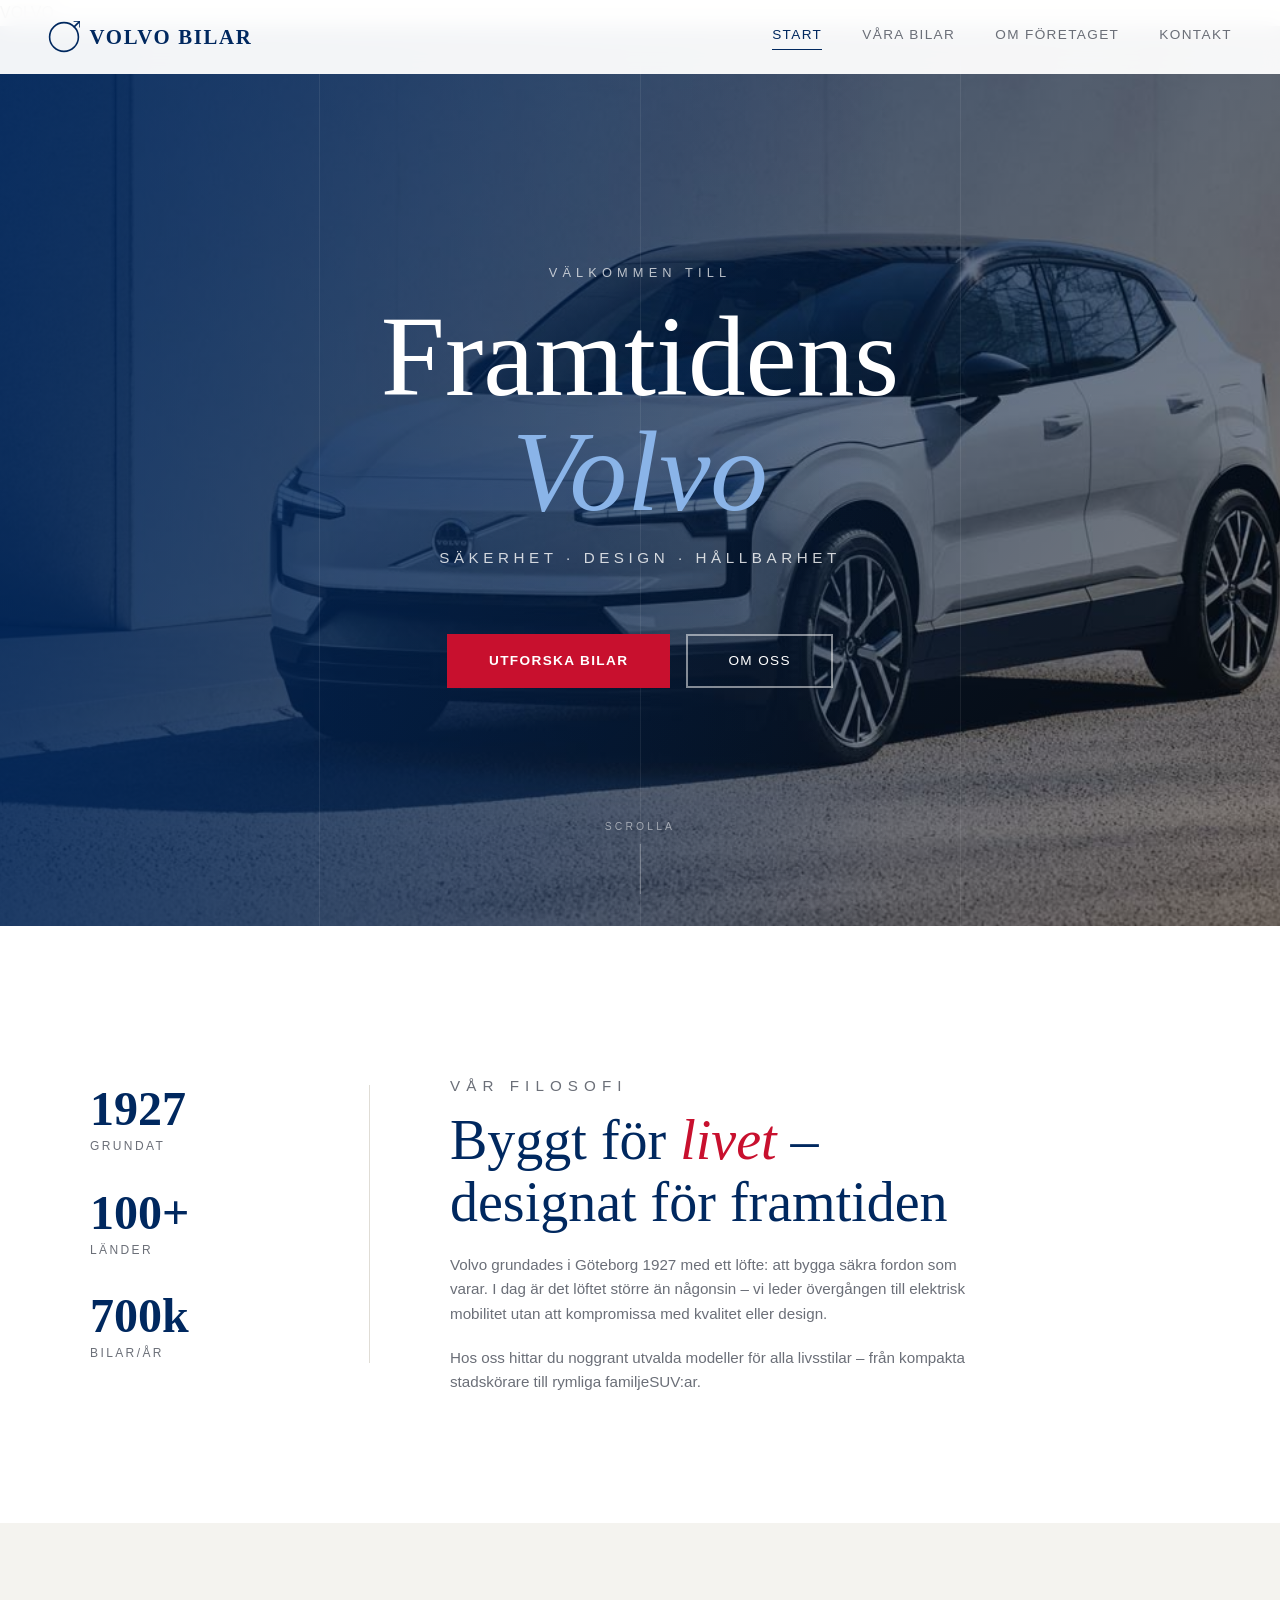
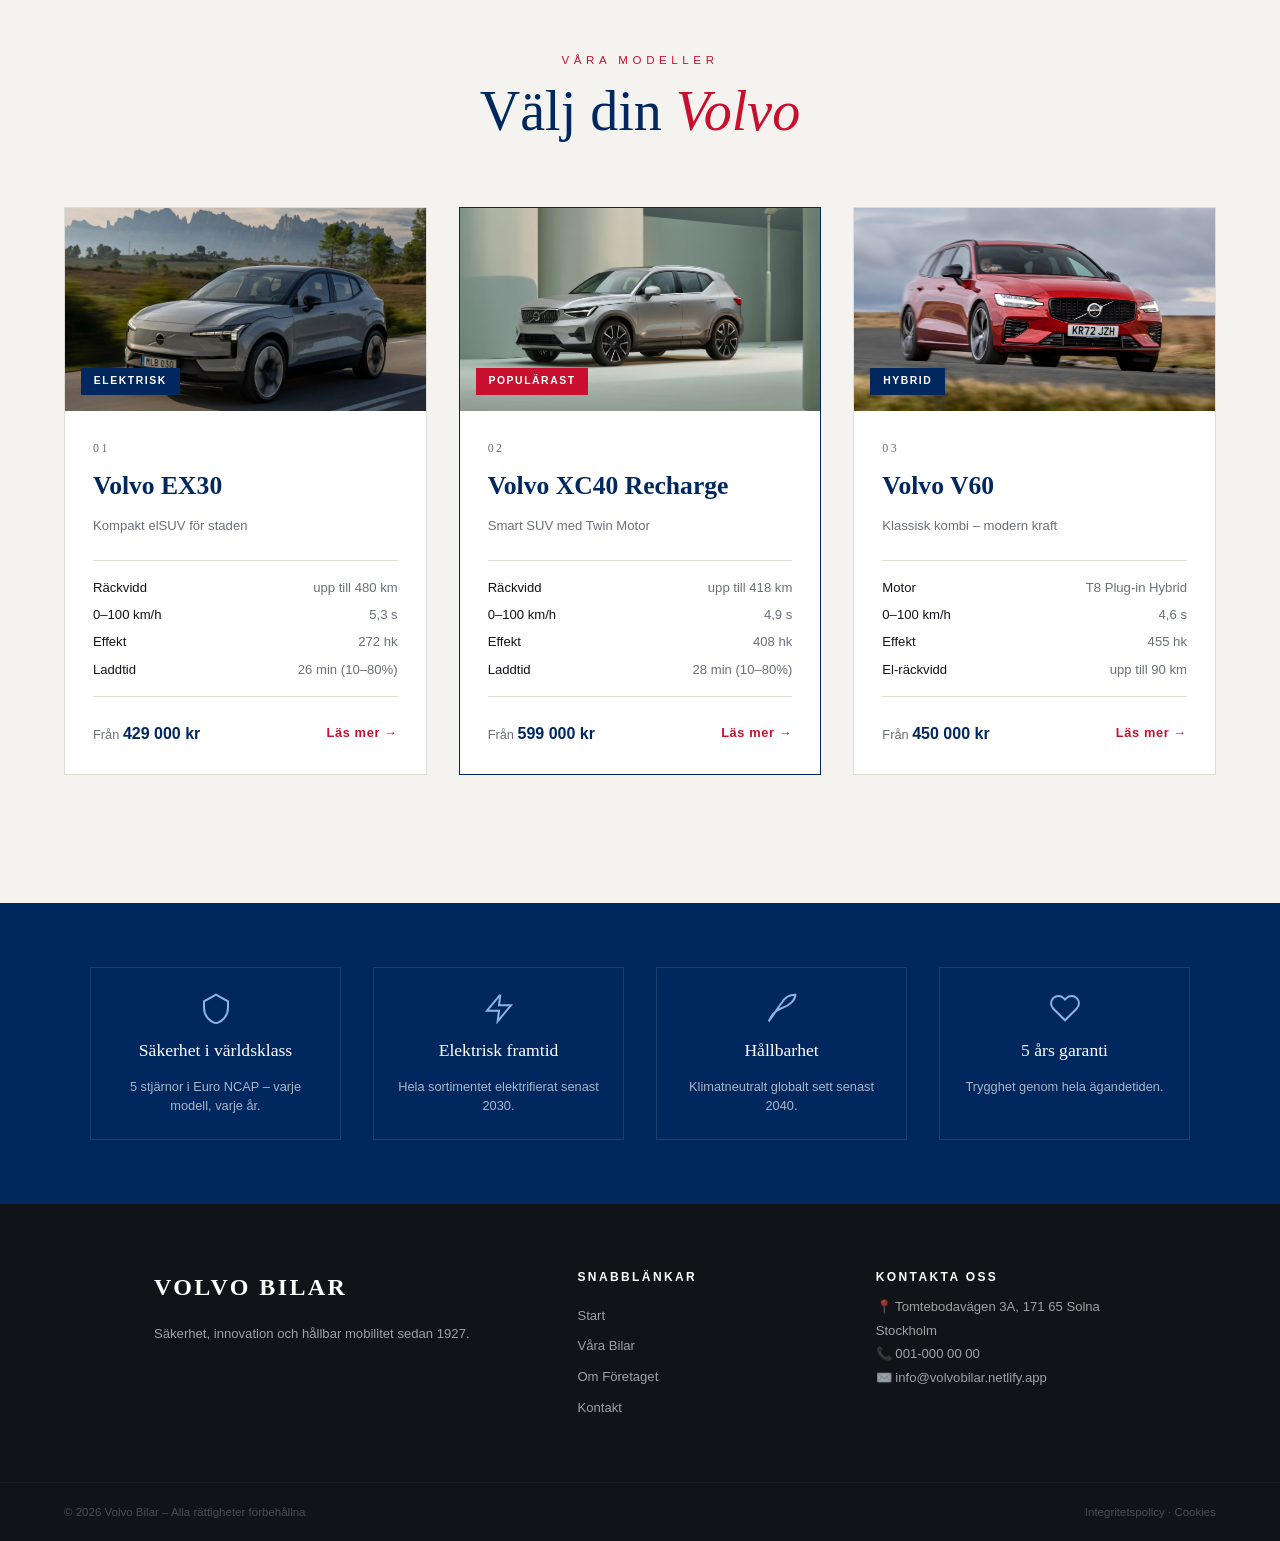
==== commit 23b5b33a: "Update index.html" ====
--- a/index.html
+++ b/index.html
@@ -191,7 +191,7 @@
                     </ul>
                     <div class="car-footer">
                         <span class="price">Från <strong>599 000 kr</strong></span>
-                        <a href="xc40.html" class="btn-card">Läs mer →</a>
+                        <a href="Xc40.html" class="btn-card">Läs mer →</a>
                     </div>
                 </div>
             </article>
@@ -292,7 +292,7 @@
                 <h5>Kontakta oss</h5>
                 <p>📍 Tomtebodavägen 3A, 171 65 Solna Stockholm</p>
                 <p>📞 001-000 00 00</p>
-                <p>✉️ info@volvo-bilar.se</p>
+                <p>✉️ info@volvobilar.netlify.app</p>
             </div>
         </div>
 
